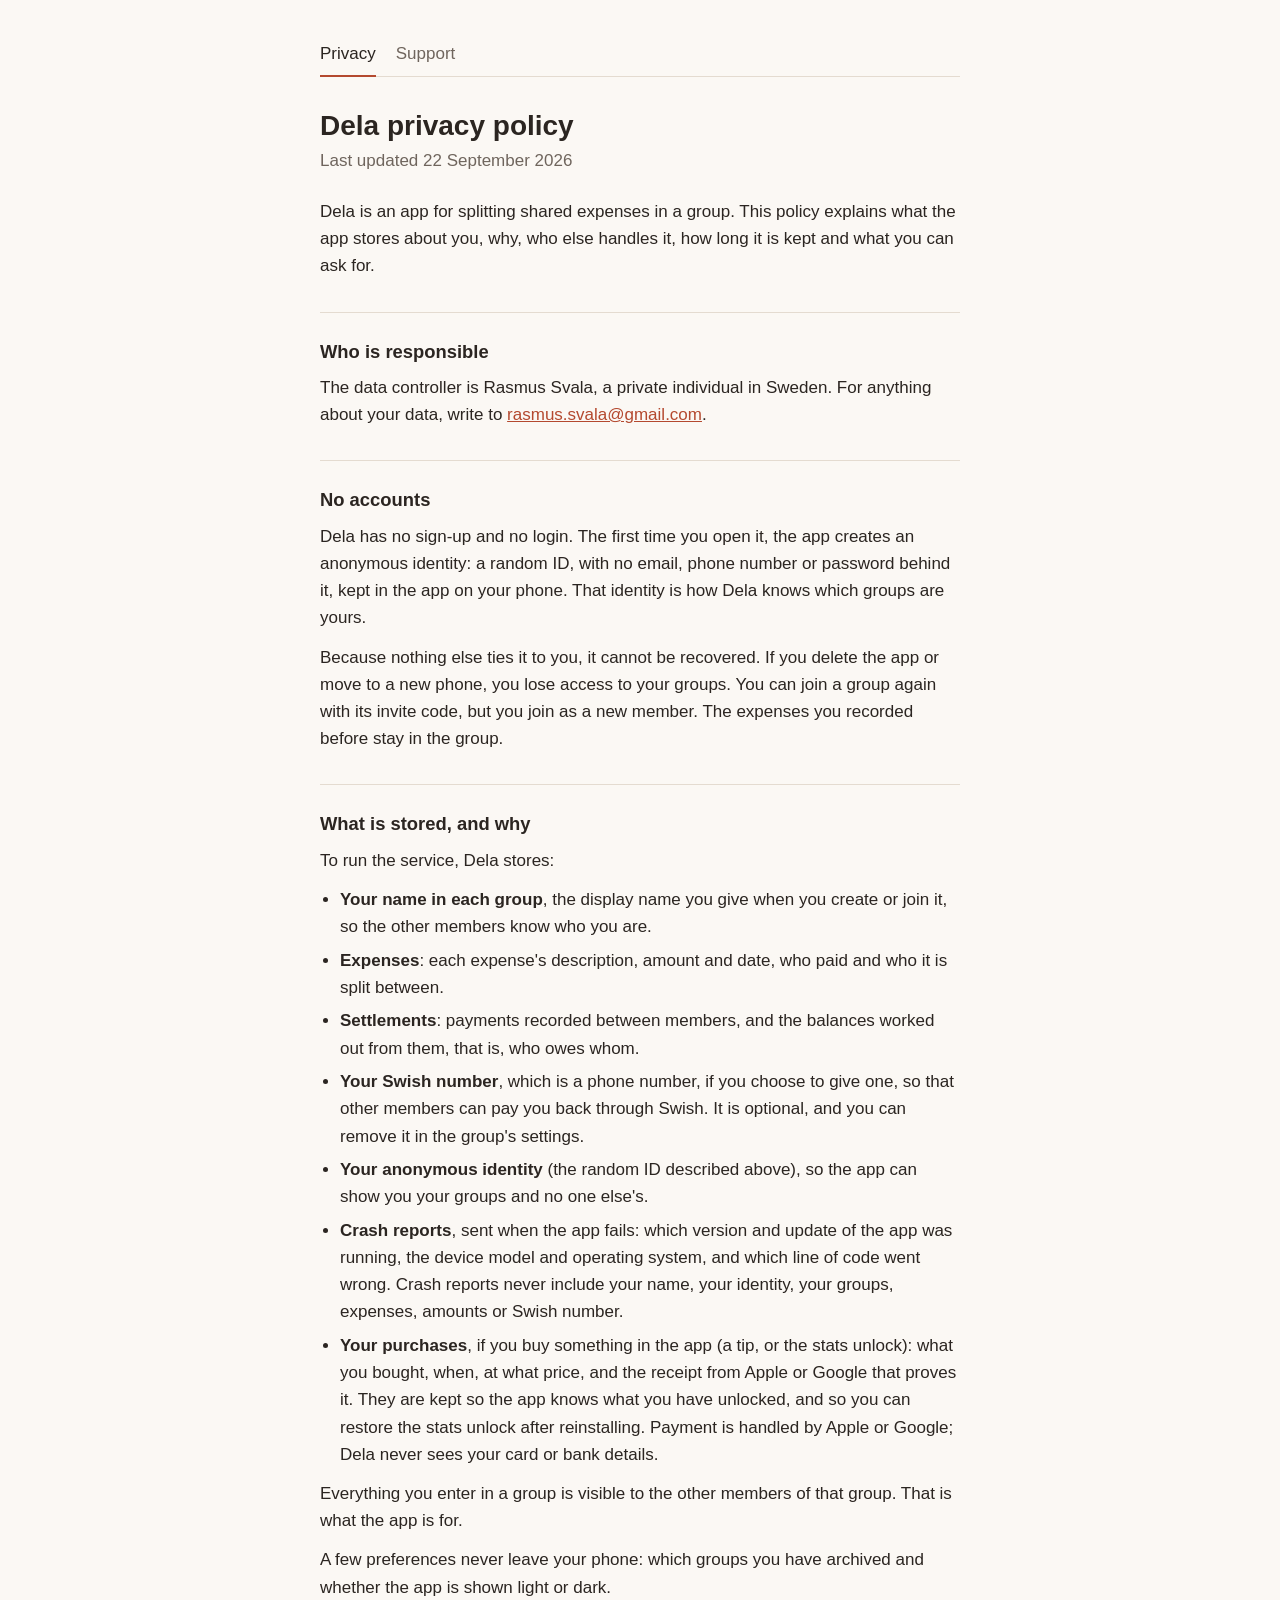
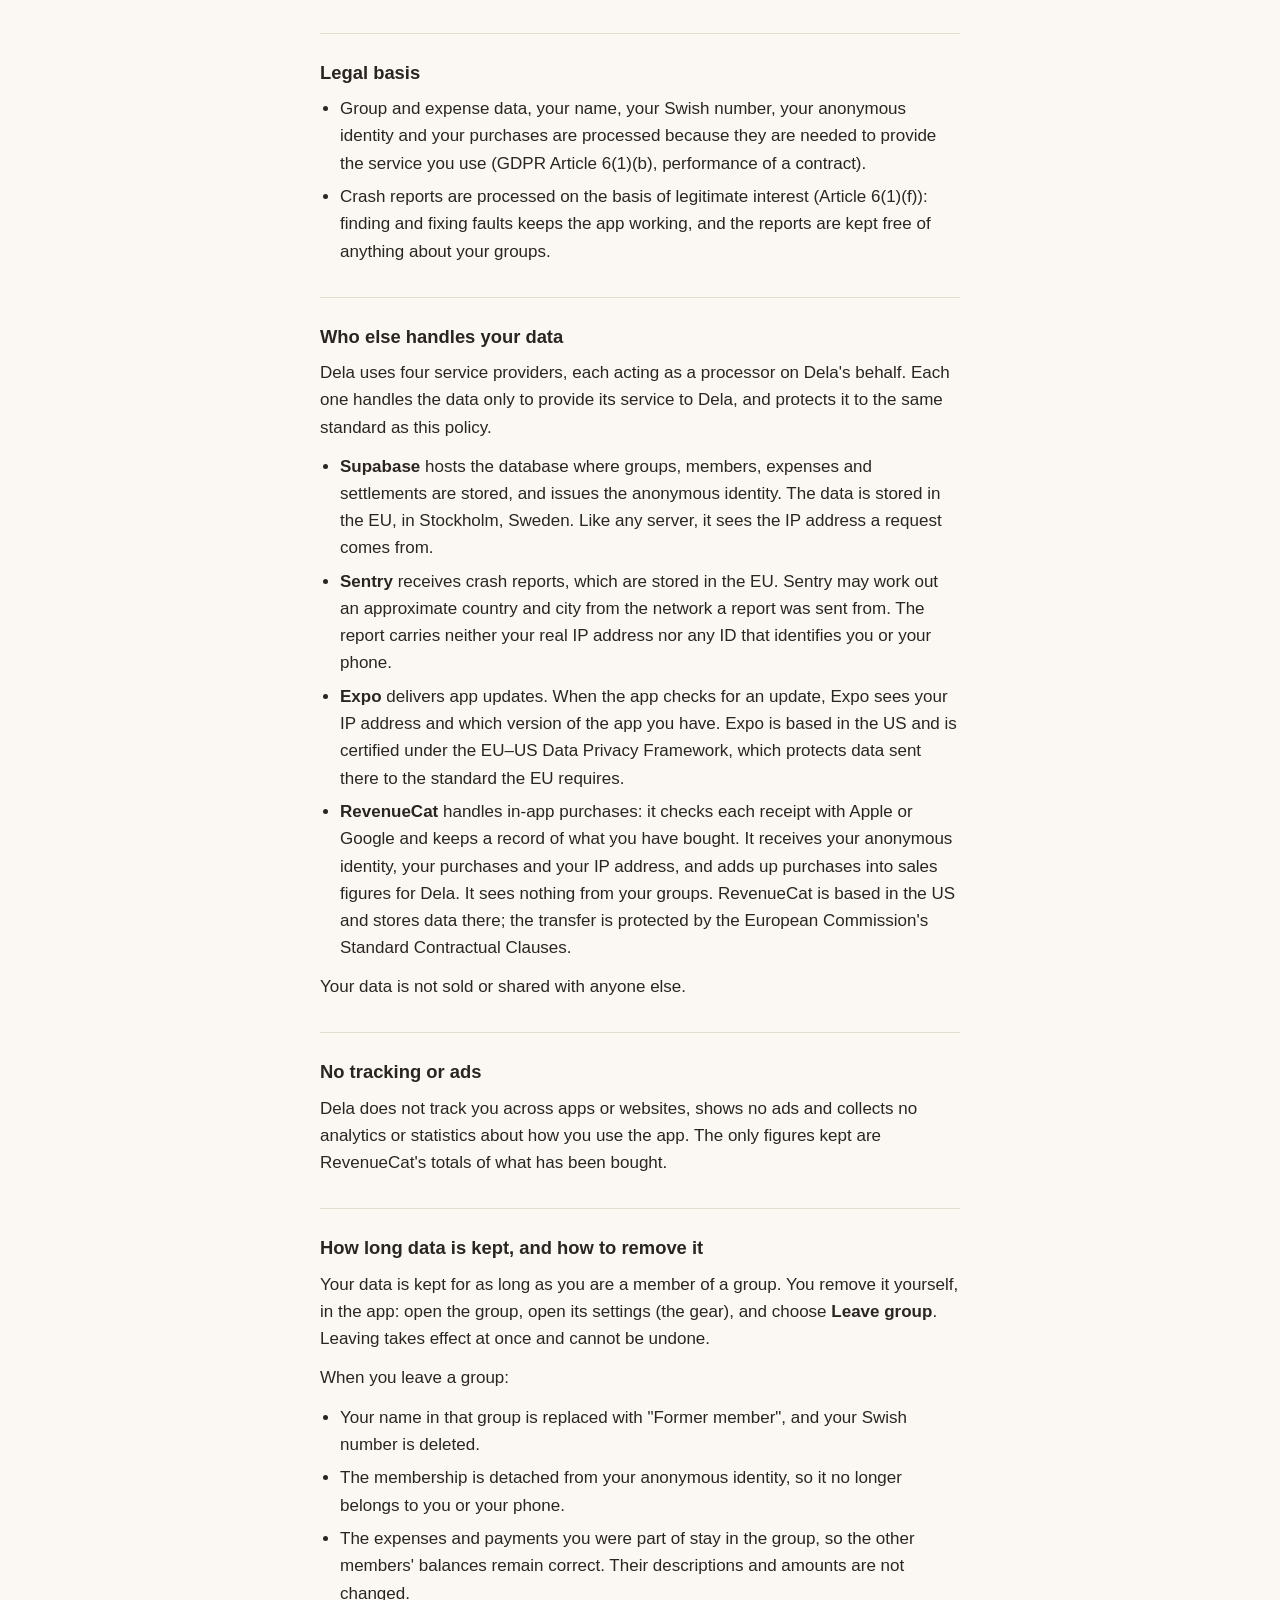
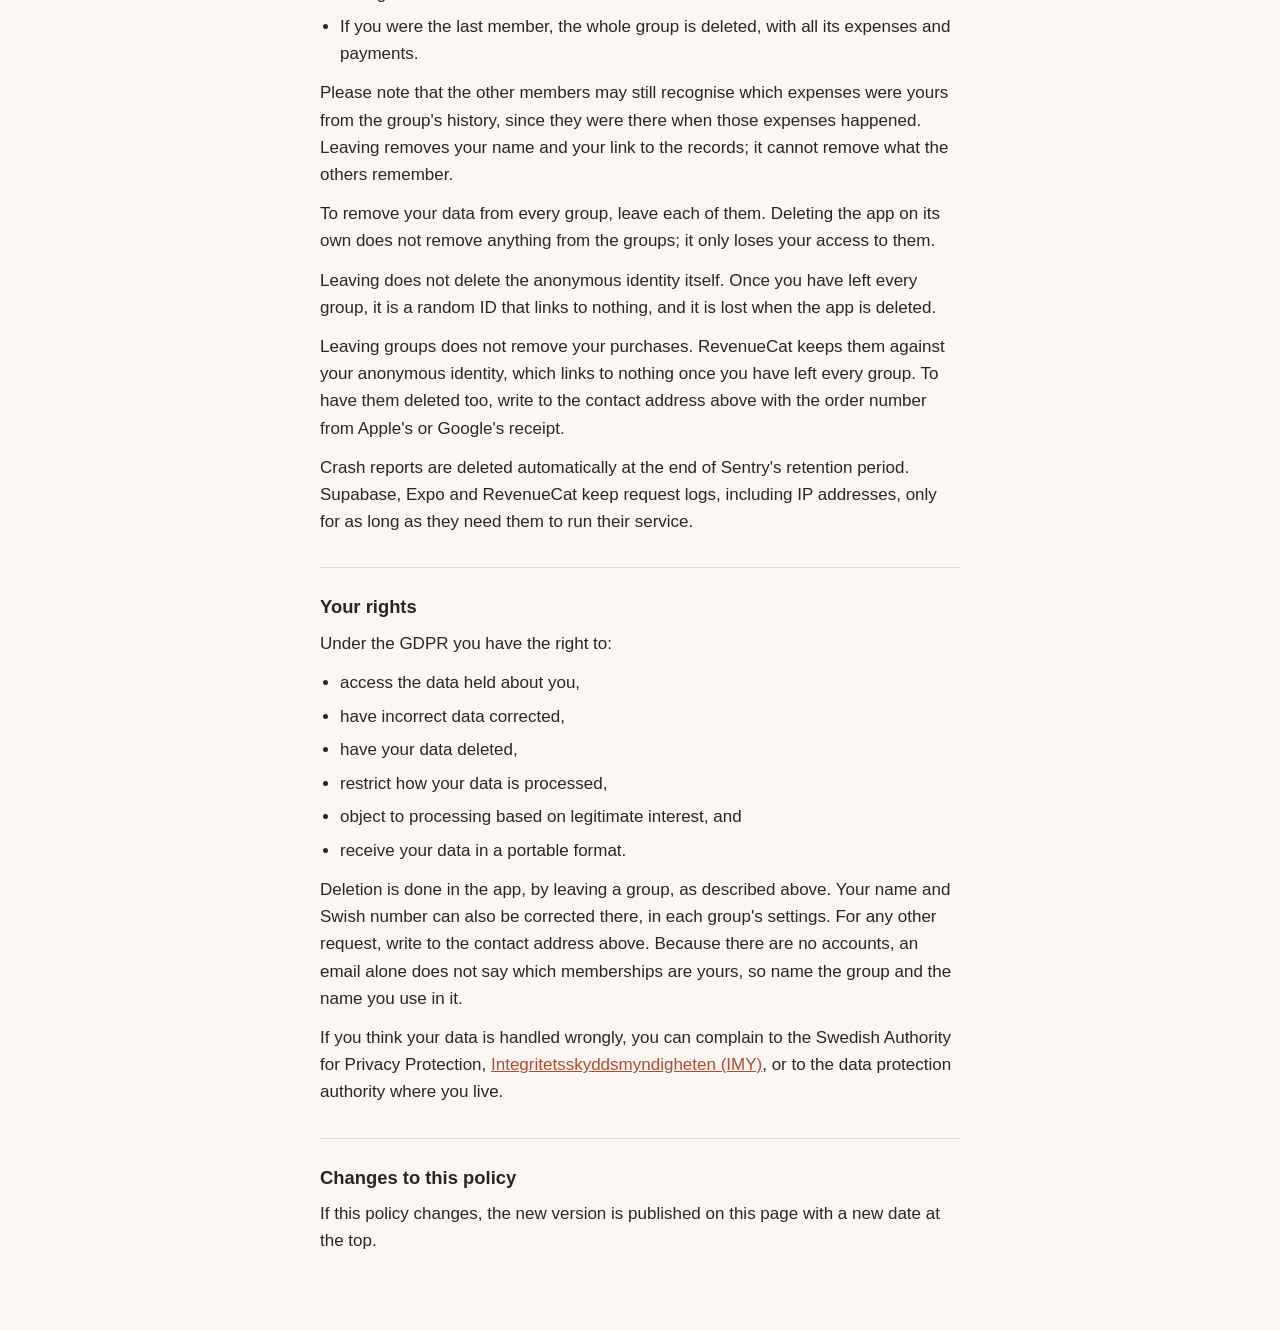
==== privacy/index.html @ 3602501b "Move the policy to /privacy/, with Privacy and Support tabs The site now holds the privacy policy an" ====
<!doctype html>
<html lang="en">
  <head>
    <meta charset="utf-8" />
    <meta name="viewport" content="width=device-width, initial-scale=1" />
    <title>Dela privacy policy</title>
    <link rel="stylesheet" href="../style.css" />
  </head>
  <body>
    <main>
      <nav>
        <a href="../privacy/" aria-current="page">Privacy</a>
        <a href="../support/">Support</a>
      </nav>
      <h1>Dela privacy policy</h1>
      <p class="updated">Last updated 22 September 2026</p>

      <p>
        Dela is an app for splitting shared expenses in a group. This policy
        explains what the app stores about you, why, who else handles it, how
        long it is kept and what you can ask for.
      </p>

      <h2>Who is responsible</h2>
      <p>
        The data controller is Rasmus Svala, a private individual in Sweden.
        For anything about your data, write to
        <a href="mailto:rasmus.svala@gmail.com"
          >rasmus.svala@gmail.com</a
        >.
      </p>

      <h2>No accounts</h2>
      <p>
        Dela has no sign-up and no login. The first time you open it, the app
        creates an anonymous identity: a random ID, with no email, phone number
        or password behind it, kept in the app on your phone. That identity is
        how Dela knows which groups are yours.
      </p>
      <p>
        Because nothing else ties it to you, it cannot be recovered. If you
        delete the app or move to a new phone, you lose access to your groups.
        You can join a group again with its invite code, but you join as a new
        member. The expenses you recorded before stay in the group.
      </p>

      <h2>What is stored, and why</h2>
      <p>To run the service, Dela stores:</p>
      <ul>
        <li>
          <strong>Your name in each group</strong>, the display name you give
          when you create or join it, so the other members know who you are.
        </li>
        <li>
          <strong>Expenses</strong>: each expense's description, amount and
          date, who paid and who it is split between.
        </li>
        <li>
          <strong>Settlements</strong>: payments recorded between members, and
          the balances worked out from them, that is, who owes whom.
        </li>
        <li>
          <strong>Your Swish number</strong>, which is a phone number, if you
          choose to give one, so that other members can pay you back through
          Swish. It is optional, and you can remove it in the group's settings.
        </li>
        <li>
          <strong>Your anonymous identity</strong> (the random ID described
          above), so the app can show you your groups and no one else's.
        </li>
        <li>
          <strong>Crash reports</strong>, sent when the app fails: which
          version and update of the app was running, the device model and
          operating system, and which line of code went wrong. Crash reports
          never include your name, your identity, your groups, expenses,
          amounts or Swish number.
        </li>
        <li>
          <strong>Your purchases</strong>, if you buy something in the app (a
          tip, or the stats unlock): what you bought, when, at what price, and
          the receipt from Apple or Google that proves it. They are kept so the
          app knows what you have unlocked, and so you can restore the stats
          unlock after reinstalling. Payment is handled by Apple or Google;
          Dela never sees your card or bank details.
        </li>
      </ul>
      <p>
        Everything you enter in a group is visible to the other members of that
        group. That is what the app is for.
      </p>
      <p>
        A few preferences never leave your phone: which groups you have
        archived and whether the app is shown light or dark.
      </p>

      <h2>Legal basis</h2>
      <ul>
        <li>
          Group and expense data, your name, your Swish number, your
          anonymous identity and your purchases are processed because they are
          needed to provide the service you use (GDPR Article 6(1)(b),
          performance of a contract).
        </li>
        <li>
          Crash reports are processed on the basis of legitimate interest
          (Article 6(1)(f)): finding and fixing faults keeps the app working,
          and the reports are kept free of anything about your groups.
        </li>
      </ul>

      <h2>Who else handles your data</h2>
      <p>
        Dela uses four service providers, each acting as a processor on Dela's
        behalf. Each one handles the data only to provide its service to Dela,
        and protects it to the same standard as this policy.
      </p>
      <ul>
        <li>
          <strong>Supabase</strong> hosts the database where groups, members,
          expenses and settlements are stored, and issues the anonymous
          identity. The data is stored in the EU, in Stockholm, Sweden. Like
          any server, it sees the IP address a request comes from.
        </li>
        <li>
          <strong>Sentry</strong> receives crash reports, which are stored in
          the EU. Sentry may work out
          an approximate country and city from the network a report was sent
          from. The report carries neither your real IP address nor any ID
          that identifies you or your phone.
        </li>
        <li>
          <strong>Expo</strong> delivers app updates. When the app checks for
          an update, Expo sees your IP address and which version of the app
          you have. Expo is based in the US and is certified under the EU–US
          Data Privacy Framework, which protects data sent there to the
          standard the EU requires.
        </li>
        <li>
          <strong>RevenueCat</strong> handles in-app purchases: it checks each
          receipt with Apple or Google and keeps a record of what you have
          bought. It receives your anonymous identity, your purchases and your
          IP address, and adds up purchases into sales figures for Dela. It
          sees nothing from your groups. RevenueCat is based in the US and
          stores data there; the transfer is protected by the European
          Commission's Standard Contractual Clauses.
        </li>
      </ul>
      <p>Your data is not sold or shared with anyone else.</p>

      <h2>No tracking or ads</h2>
      <p>
        Dela does not track you across apps or websites, shows no ads and
        collects no analytics or statistics about how you use the app. The
        only figures kept are RevenueCat's totals of what has been bought.
      </p>

      <h2>How long data is kept, and how to remove it</h2>
      <p>
        Your data is kept for as long as you are a member of a group. You
        remove it yourself, in the app: open the group, open its settings (the
        gear), and choose <strong>Leave group</strong>. Leaving takes effect at
        once and cannot be undone.
      </p>
      <p>When you leave a group:</p>
      <ul>
        <li>
          Your name in that group is replaced with "Former member", and your
          Swish number is deleted.
        </li>
        <li>
          The membership is detached from your anonymous identity, so it no
          longer belongs to you or your phone.
        </li>
        <li>
          The expenses and payments you were part of stay in the group, so the
          other members' balances remain correct. Their descriptions and
          amounts are not changed.
        </li>
        <li>
          If you were the last member, the whole group is deleted, with all its
          expenses and payments.
        </li>
      </ul>
      <p>
        Please note that the other members may still recognise which expenses
        were yours from the group's history, since they were there when those
        expenses happened. Leaving removes your name and your link to the
        records; it cannot remove what the others remember.
      </p>
      <p>
        To remove your data from every group, leave each of them. Deleting the
        app on its own does not remove anything from the groups; it only loses
        your access to them.
      </p>
      <p>
        Leaving does not delete the anonymous identity itself. Once you have
        left every group, it is a random ID that links to nothing, and it is
        lost when the app is deleted.
      </p>
      <p>
        Leaving groups does not remove your purchases. RevenueCat keeps them
        against your anonymous identity, which links to nothing once you have
        left every group. To have them deleted too, write to the contact
        address above with the order number from Apple's or Google's receipt.
      </p>
      <p>
        Crash reports are deleted automatically at the end of Sentry's
        retention period. Supabase, Expo and RevenueCat keep request logs,
        including IP addresses, only for as long as they need them to run
        their service.
      </p>

      <h2>Your rights</h2>
      <p>Under the GDPR you have the right to:</p>
      <ul>
        <li>access the data held about you,</li>
        <li>have incorrect data corrected,</li>
        <li>have your data deleted,</li>
        <li>restrict how your data is processed,</li>
        <li>object to processing based on legitimate interest, and</li>
        <li>receive your data in a portable format.</li>
      </ul>
      <p>
        Deletion is done in the app, by leaving a group, as described above.
        Your name and Swish number can also be corrected there, in each group's
        settings. For any other request, write to the contact address above.
        Because there are no accounts, an email alone does not say which
        memberships are yours, so name the group and the name you use in it.
      </p>
      <p>
        If you think your data is handled wrongly, you can complain to the
        Swedish Authority for Privacy Protection,
        <a href="https://www.imy.se/en/">Integritetsskyddsmyndigheten (IMY)</a>,
        or to the data protection authority where you live.
      </p>

      <h2>Changes to this policy</h2>
      <p>
        If this policy changes, the new version is published on this page with
        a new date at the top.
      </p>
    </main>
  </body>
</html>
---- style.css ----
:root {
  color-scheme: light dark;
  --text: #2b2521;
  --muted: #6f655d;
  --background: #fbf8f4;
  --rule: #e4dbd0;
  --link: #b4492f;
}
@media (prefers-color-scheme: dark) {
  :root {
    --text: #efe8e0;
    --muted: #a89d93;
    --background: #1b1714;
    --rule: #322c28;
    --link: #fd8c70;
  }
}
body {
  margin: 0;
  background: var(--background);
  color: var(--text);
  font: 17px/1.6 -apple-system, BlinkMacSystemFont, "Segoe UI", Roboto,
    sans-serif;
}
main {
  max-width: 40rem;
  margin: 0 auto;
  padding: 2rem 1rem 4rem;
}
h1 {
  font-size: 1.75rem;
  line-height: 1.2;
  margin: 0 0 0.25rem;
}
h2 {
  font-size: 1.15rem;
  margin: 2rem 0 0.5rem;
  padding-top: 1.5rem;
  border-top: 1px solid var(--rule);
}
p,
ul {
  margin: 0 0 0.75rem;
}
ul {
  padding-left: 1.25rem;
}
li {
  margin-bottom: 0.4rem;
}
a {
  color: var(--link);
}
.updated {
  color: var(--muted);
  margin-bottom: 1.5rem;
}
nav {
  display: flex;
  gap: 1.25rem;
  margin-bottom: 2rem;
  border-bottom: 1px solid var(--rule);
}
nav a {
  padding: 0.5rem 0;
  color: var(--muted);
  text-decoration: none;
}
nav a[aria-current="page"] {
  color: var(--text);
  border-bottom: 2px solid var(--link);
  margin-bottom: -1px;
}
.intro {
  color: var(--muted);
  margin-bottom: 1.5rem;
}
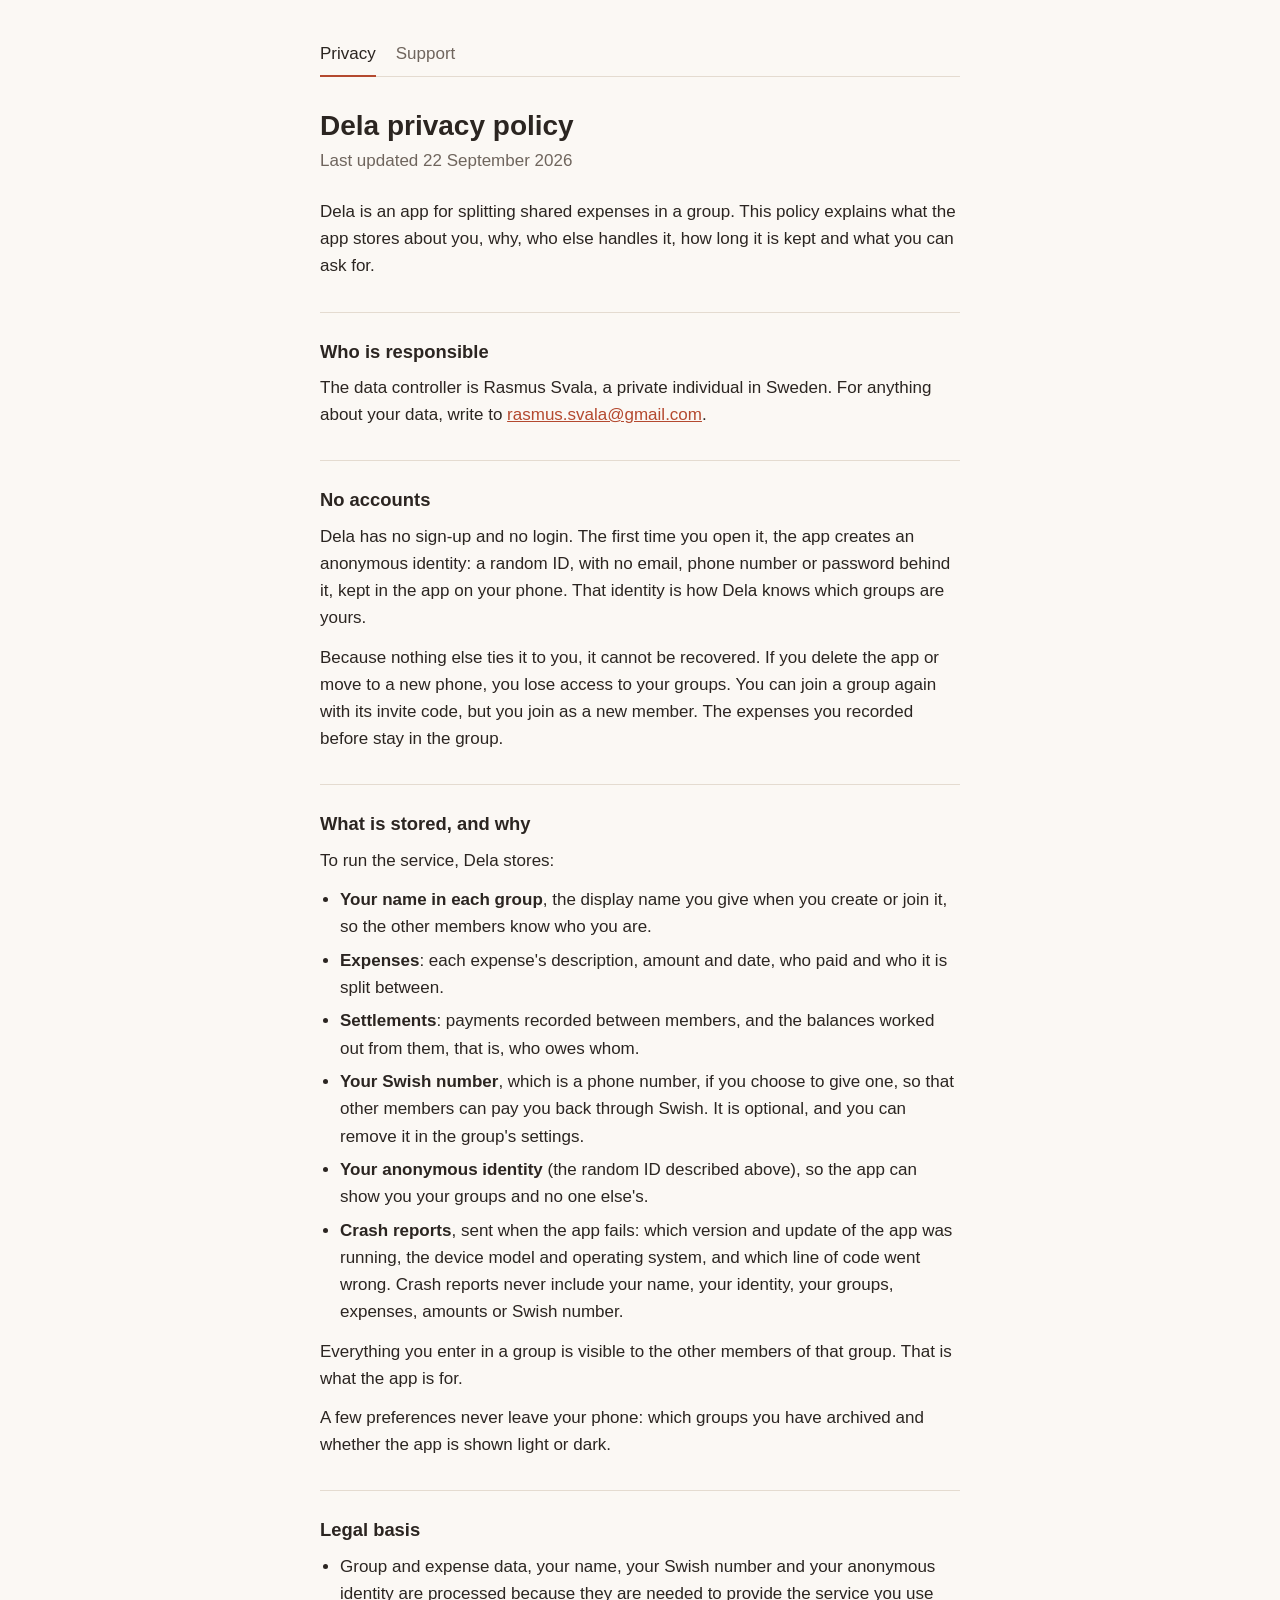
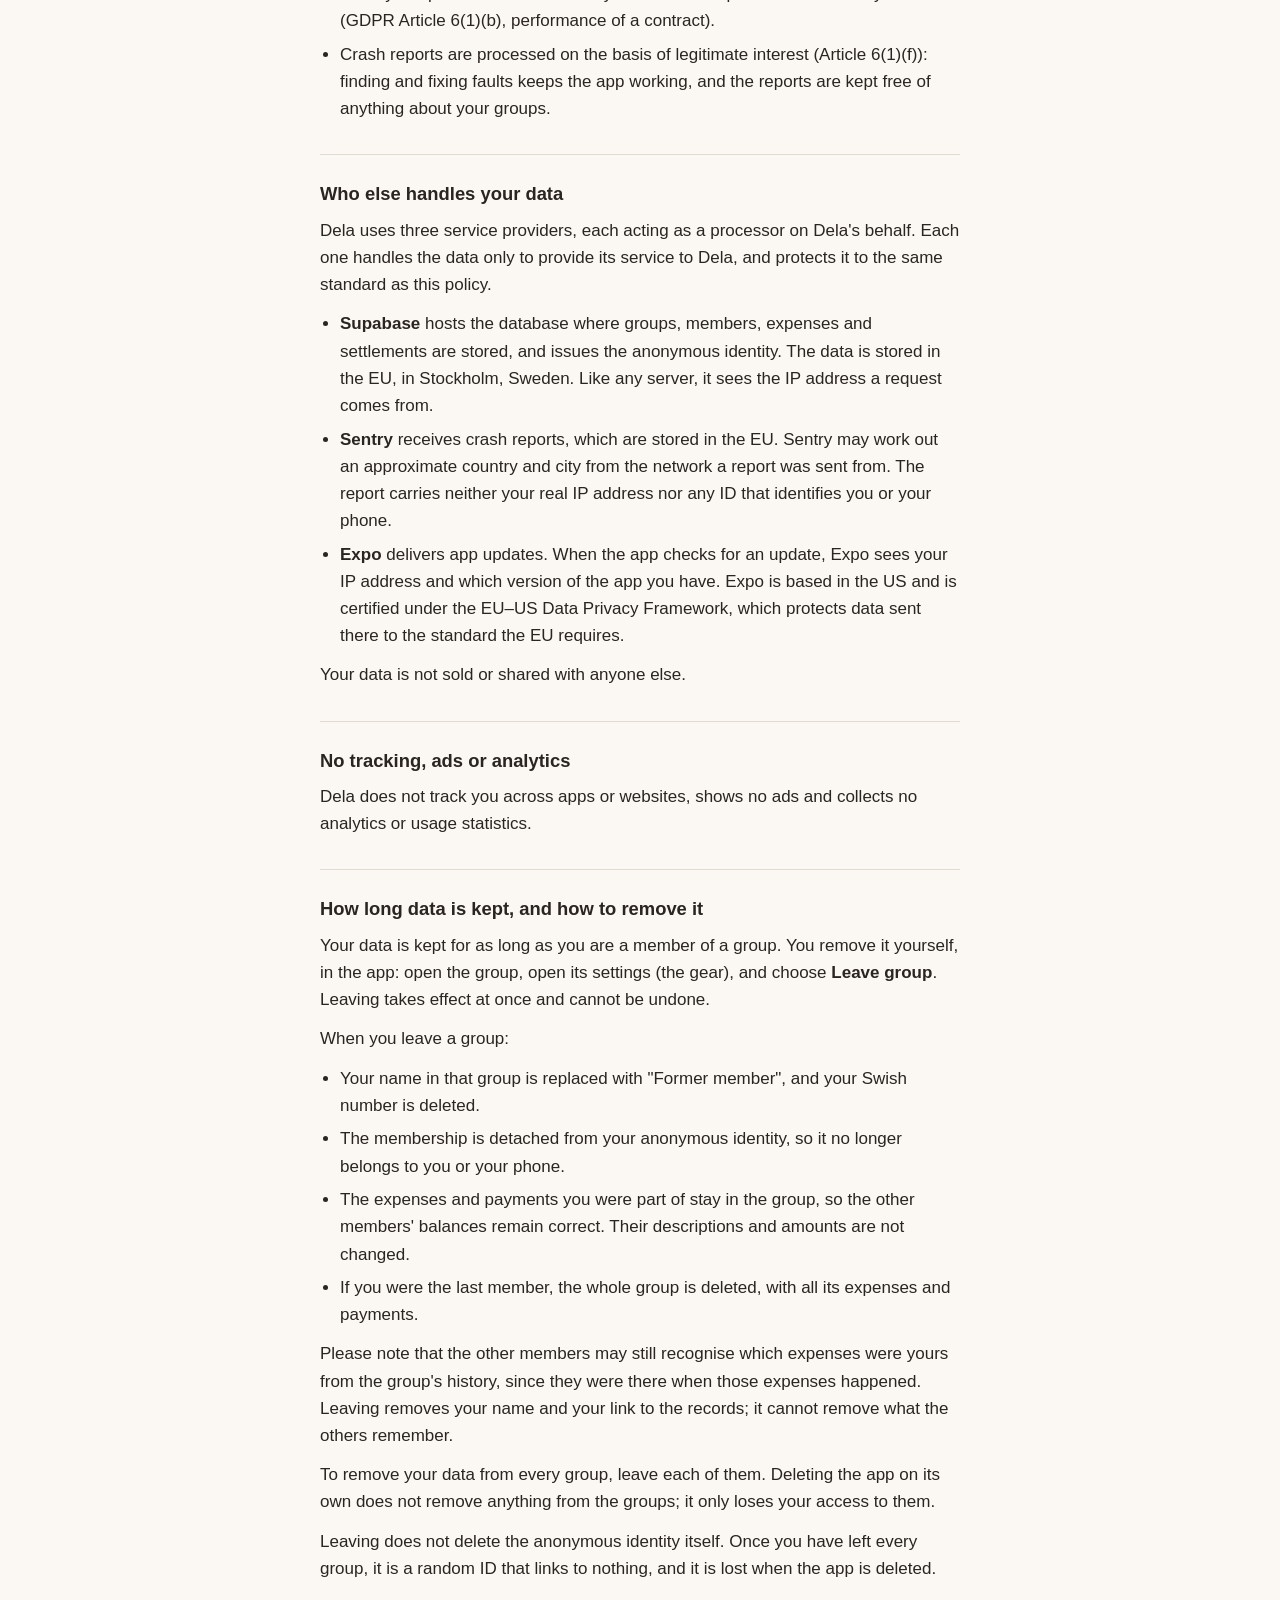
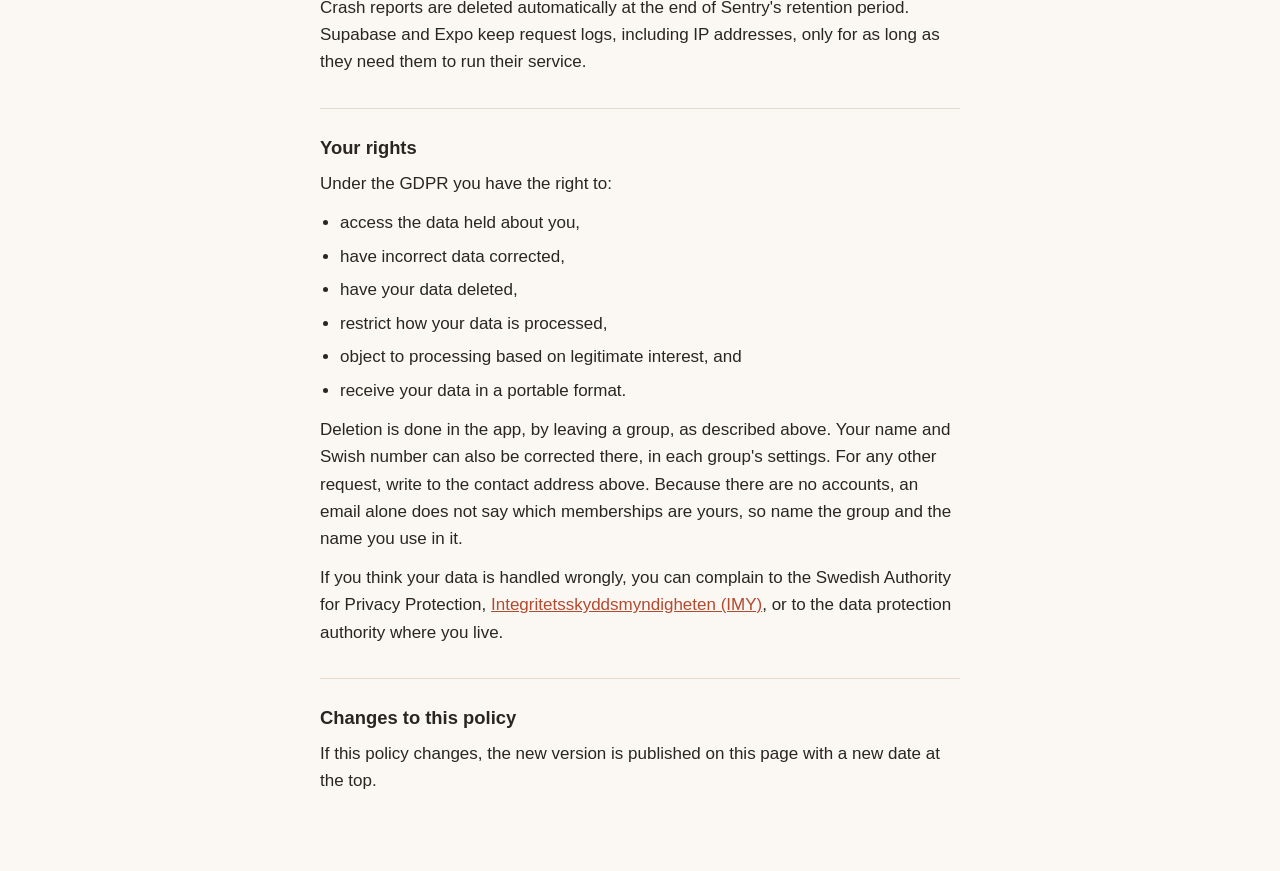
==== commit 1d03d6f8: "Take RevenueCat back out: Dela sells nothing at launch Co-Authored-By: Claude Opus 5.5 <noreply@anth" ====
--- a/privacy/index.html
+++ b/privacy/index.html
@@ -75,14 +75,6 @@
           never include your name, your identity, your groups, expenses,
           amounts or Swish number.
         </li>
-        <li>
-          <strong>Your purchases</strong>, if you buy something in the app (a
-          tip, or the stats unlock): what you bought, when, at what price, and
-          the receipt from Apple or Google that proves it. They are kept so the
-          app knows what you have unlocked, and so you can restore the stats
-          unlock after reinstalling. Payment is handled by Apple or Google;
-          Dela never sees your card or bank details.
-        </li>
       </ul>
       <p>
         Everything you enter in a group is visible to the other members of that
@@ -96,10 +88,10 @@
       <h2>Legal basis</h2>
       <ul>
         <li>
-          Group and expense data, your name, your Swish number, your
-          anonymous identity and your purchases are processed because they are
-          needed to provide the service you use (GDPR Article 6(1)(b),
-          performance of a contract).
+          Group and expense data, your name, your Swish number and your
+          anonymous identity are processed because they are needed to provide
+          the service you use (GDPR Article 6(1)(b), performance of a
+          contract).
         </li>
         <li>
           Crash reports are processed on the basis of legitimate interest
@@ -110,7 +102,7 @@
 
       <h2>Who else handles your data</h2>
       <p>
-        Dela uses four service providers, each acting as a processor on Dela's
+        Dela uses three service providers, each acting as a processor on Dela's
         behalf. Each one handles the data only to provide its service to Dela,
         and protects it to the same standard as this policy.
       </p>
@@ -135,23 +127,13 @@
           Data Privacy Framework, which protects data sent there to the
           standard the EU requires.
         </li>
-        <li>
-          <strong>RevenueCat</strong> handles in-app purchases: it checks each
-          receipt with Apple or Google and keeps a record of what you have
-          bought. It receives your anonymous identity, your purchases and your
-          IP address, and adds up purchases into sales figures for Dela. It
-          sees nothing from your groups. RevenueCat is based in the US and
-          stores data there; the transfer is protected by the European
-          Commission's Standard Contractual Clauses.
-        </li>
       </ul>
       <p>Your data is not sold or shared with anyone else.</p>
 
-      <h2>No tracking or ads</h2>
+      <h2>No tracking, ads or analytics</h2>
       <p>
         Dela does not track you across apps or websites, shows no ads and
-        collects no analytics or statistics about how you use the app. The
-        only figures kept are RevenueCat's totals of what has been bought.
+        collects no analytics or usage statistics.
       </p>
 
       <h2>How long data is kept, and how to remove it</h2>
@@ -198,16 +180,9 @@
         lost when the app is deleted.
       </p>
       <p>
-        Leaving groups does not remove your purchases. RevenueCat keeps them
-        against your anonymous identity, which links to nothing once you have
-        left every group. To have them deleted too, write to the contact
-        address above with the order number from Apple's or Google's receipt.
-      </p>
-      <p>
         Crash reports are deleted automatically at the end of Sentry's
-        retention period. Supabase, Expo and RevenueCat keep request logs,
-        including IP addresses, only for as long as they need them to run
-        their service.
+        retention period. Supabase and Expo keep request logs, including IP
+        addresses, only for as long as they need them to run their service.
       </p>
 
       <h2>Your rights</h2>
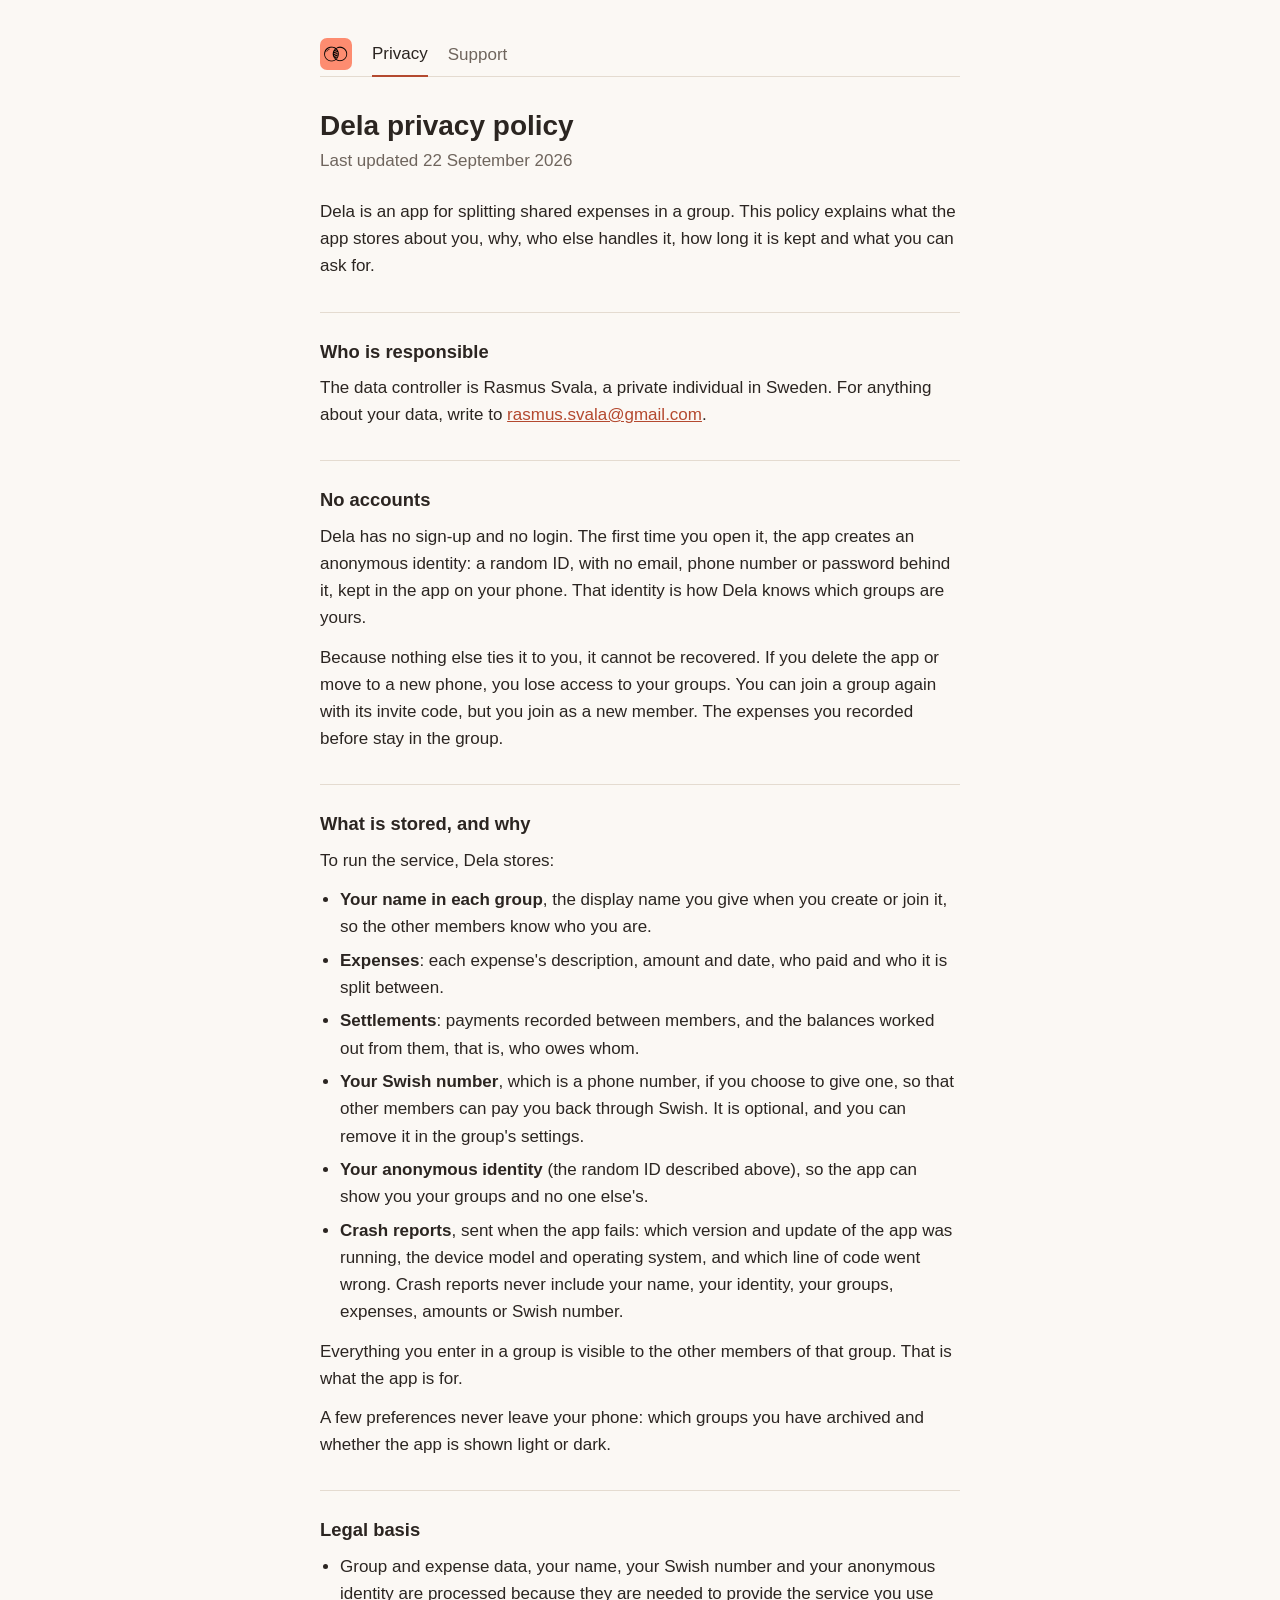
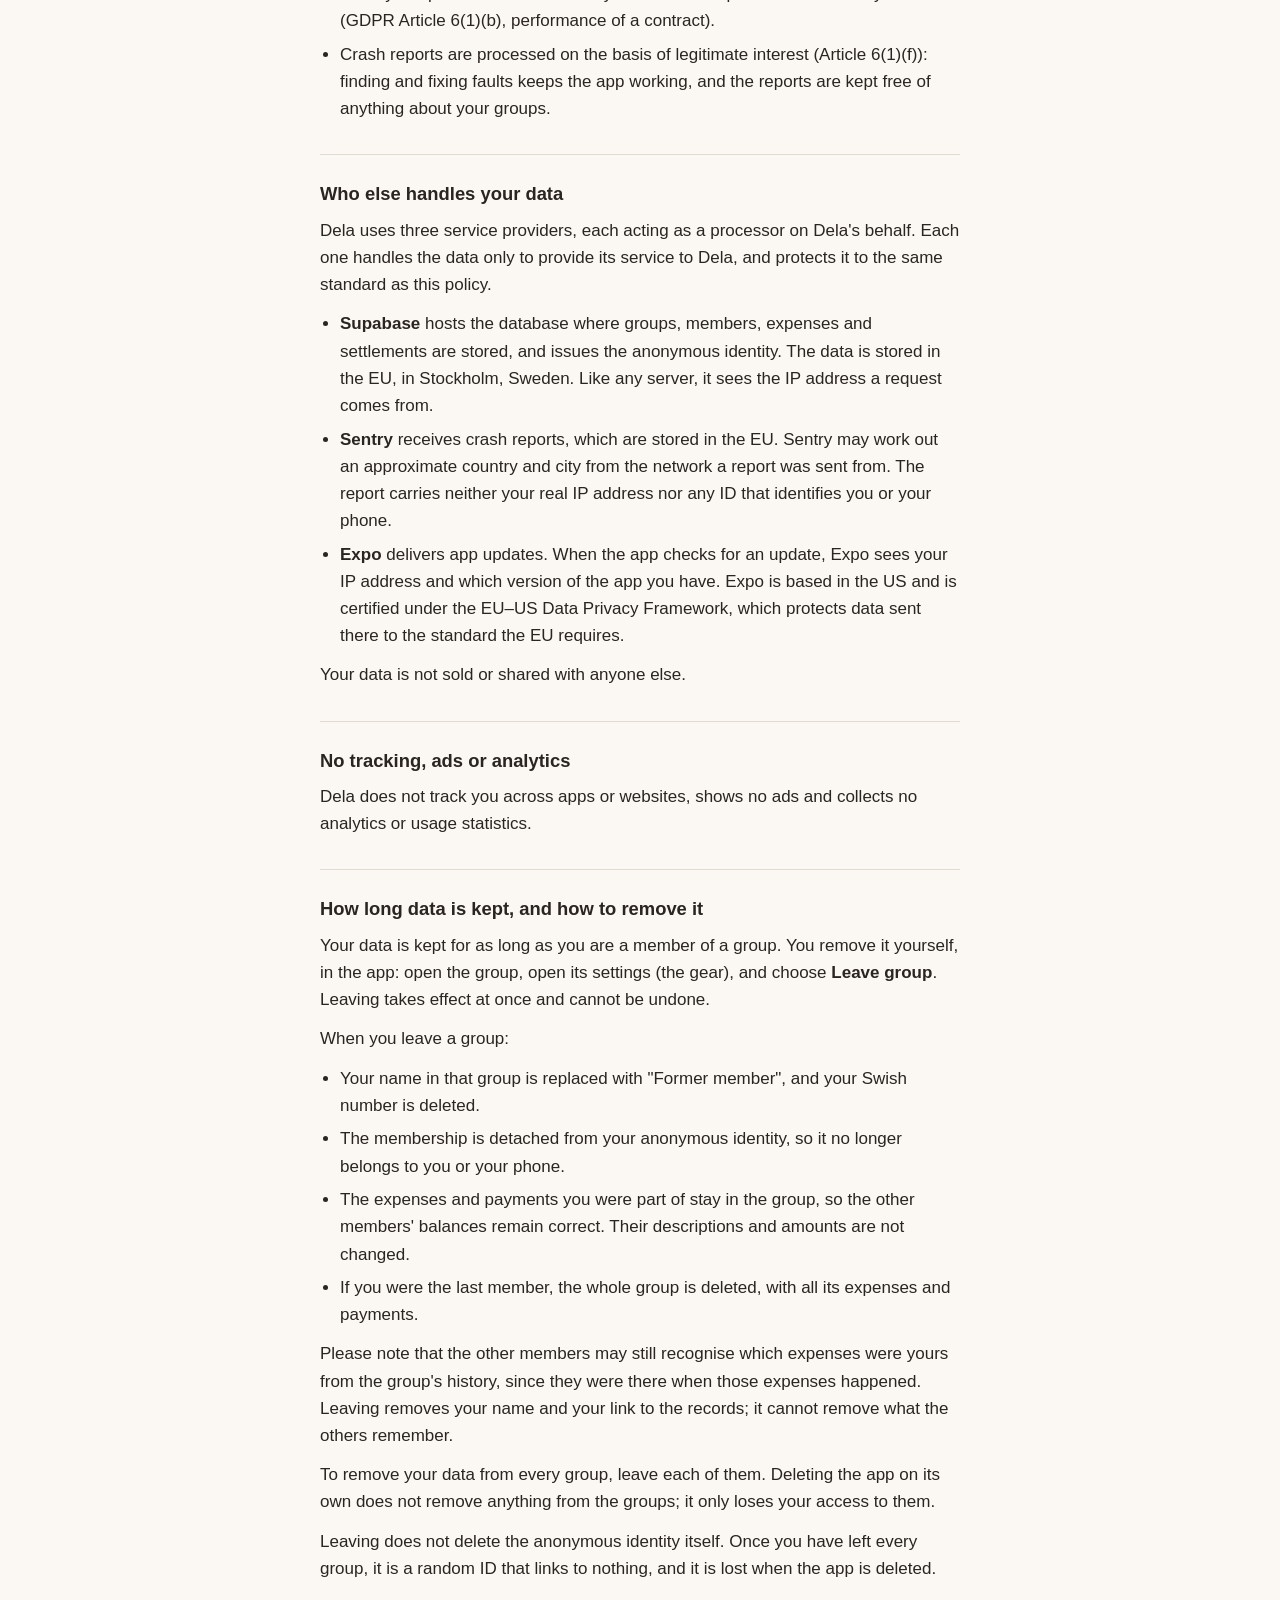
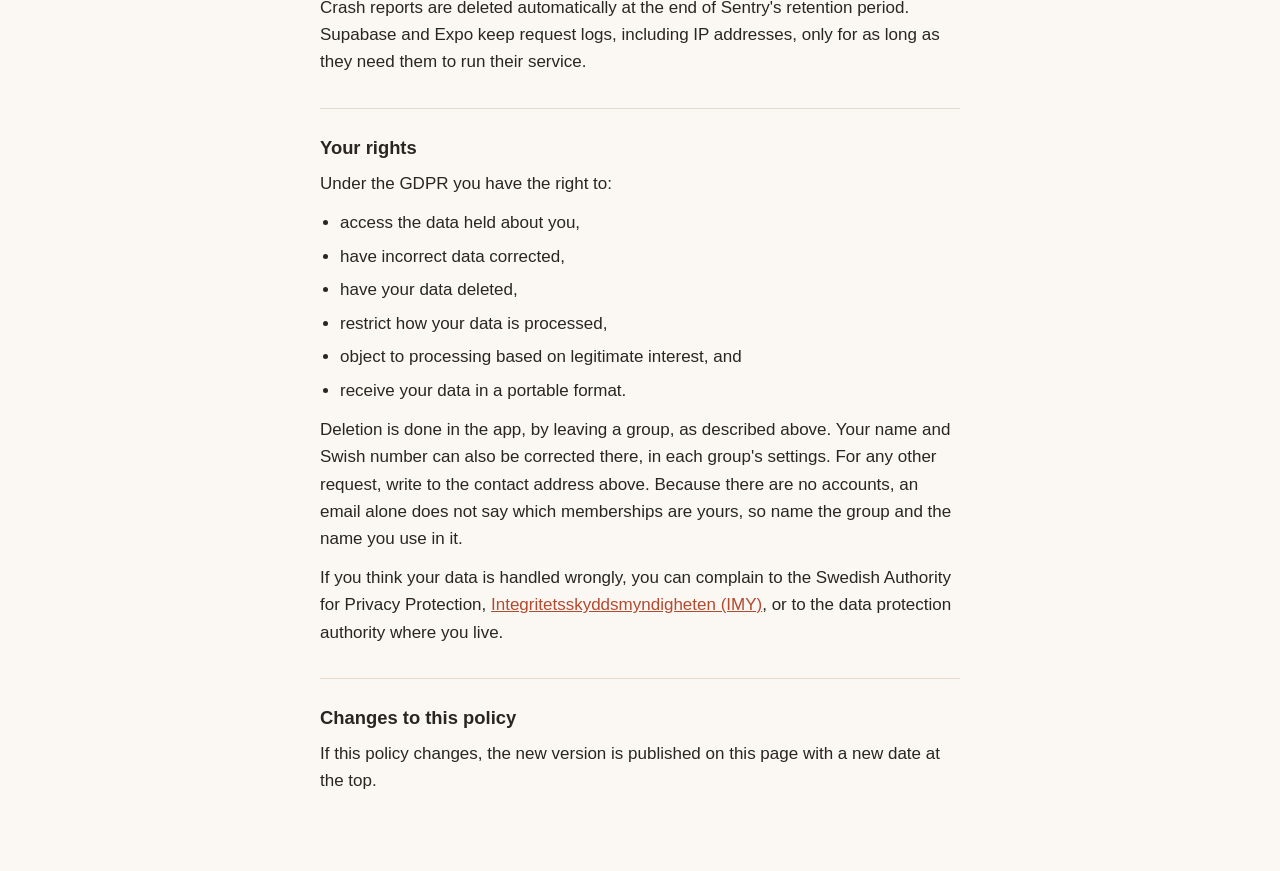
==== commit cd8e0dd6: "Show the Dela icon in the header and as the favicon Co-Authored-By: Claude Opus 5.5 <noreply@anthrop" ====
--- a/privacy/index.html
+++ b/privacy/index.html
@@ -5,10 +5,13 @@
     <meta name="viewport" content="width=device-width, initial-scale=1" />
     <title>Dela privacy policy</title>
     <link rel="stylesheet" href="../style.css" />
+    <link rel="icon" type="image/png" sizes="48x48" href="../icons/favicon-48.png" />
+    <link rel="apple-touch-icon" href="../icons/apple-touch-icon.png" />
   </head>
   <body>
     <main>
       <nav>
+        <img class="icon" src="../icons/icon-128.png" alt="Dela" width="32" height="32" />
         <a href="../privacy/" aria-current="page">Privacy</a>
         <a href="../support/">Support</a>
       </nav>
--- a/style.css
+++ b/style.css
@@ -57,9 +57,13 @@
 }
 nav {
   display: flex;
+  align-items: center;
   gap: 1.25rem;
   margin-bottom: 2rem;
   border-bottom: 1px solid var(--rule);
+}
+nav .icon {
+  border-radius: 22%;
 }
 nav a {
   padding: 0.5rem 0;
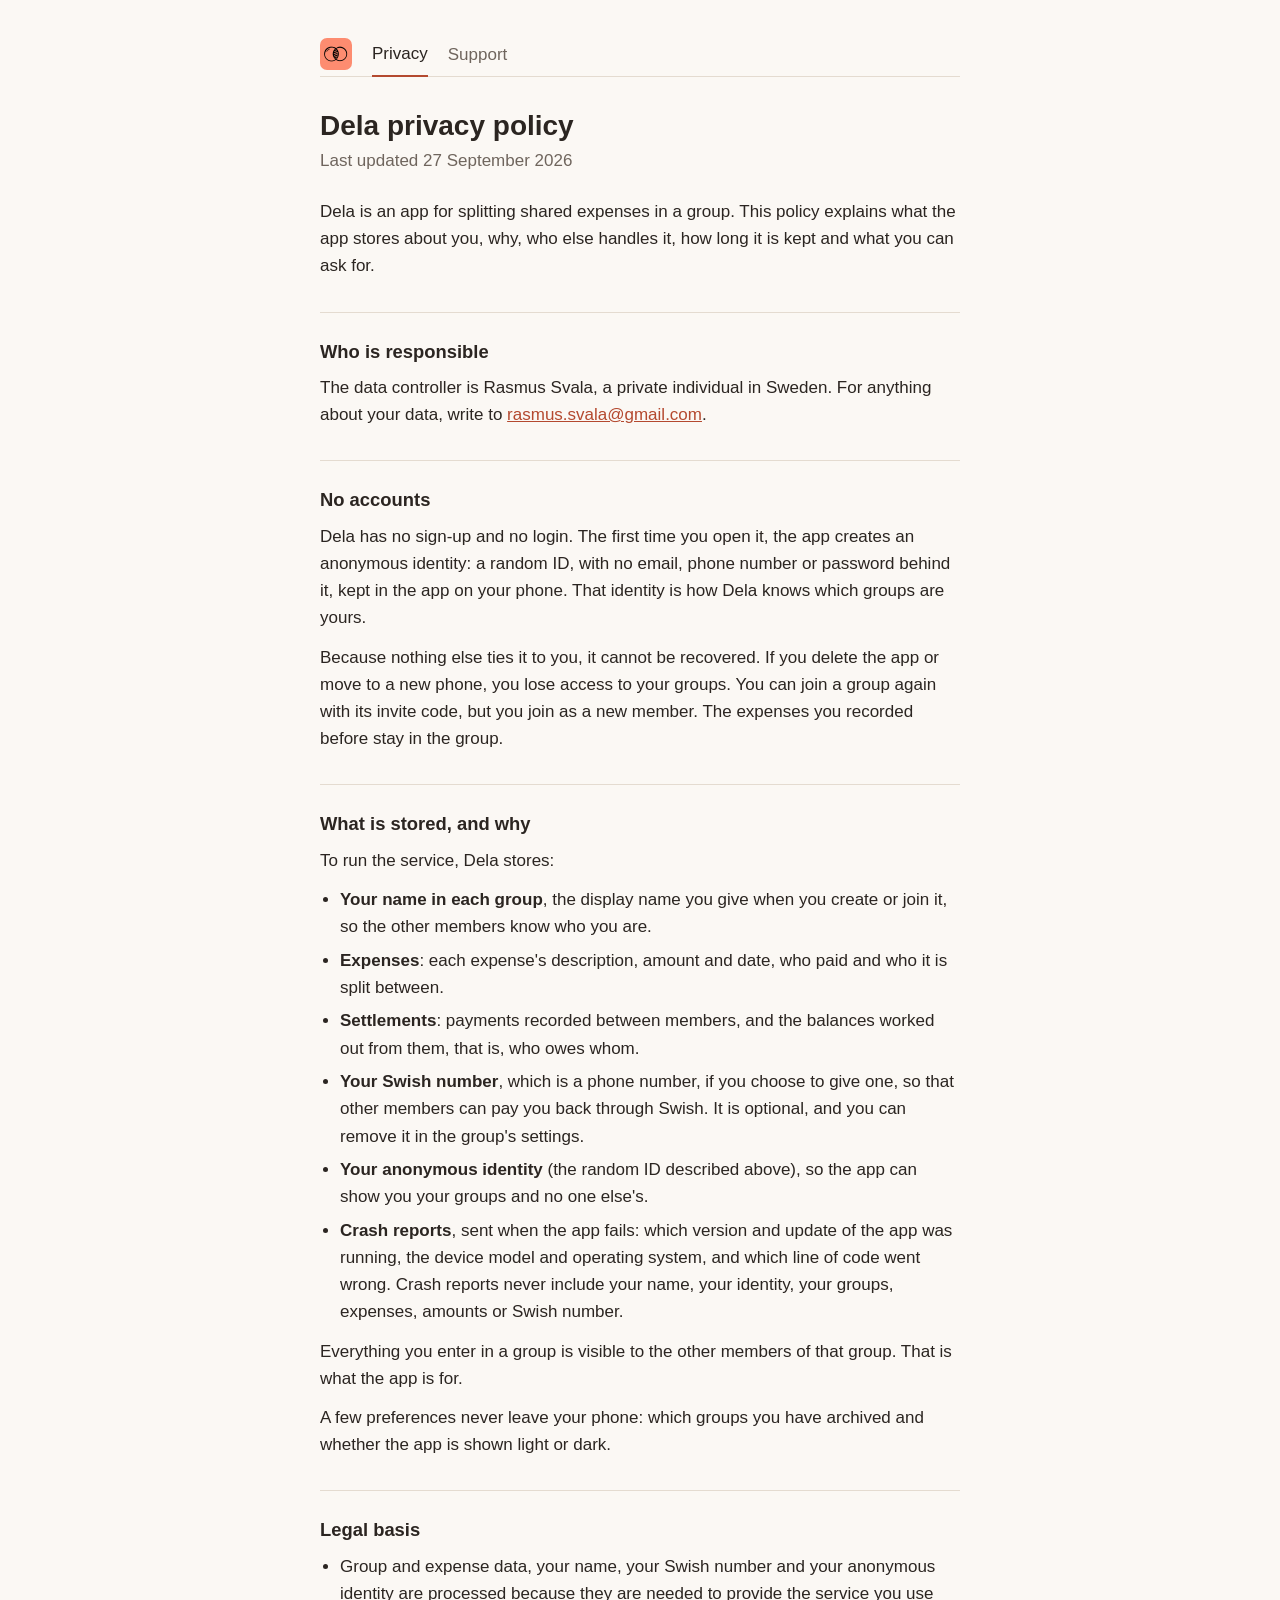
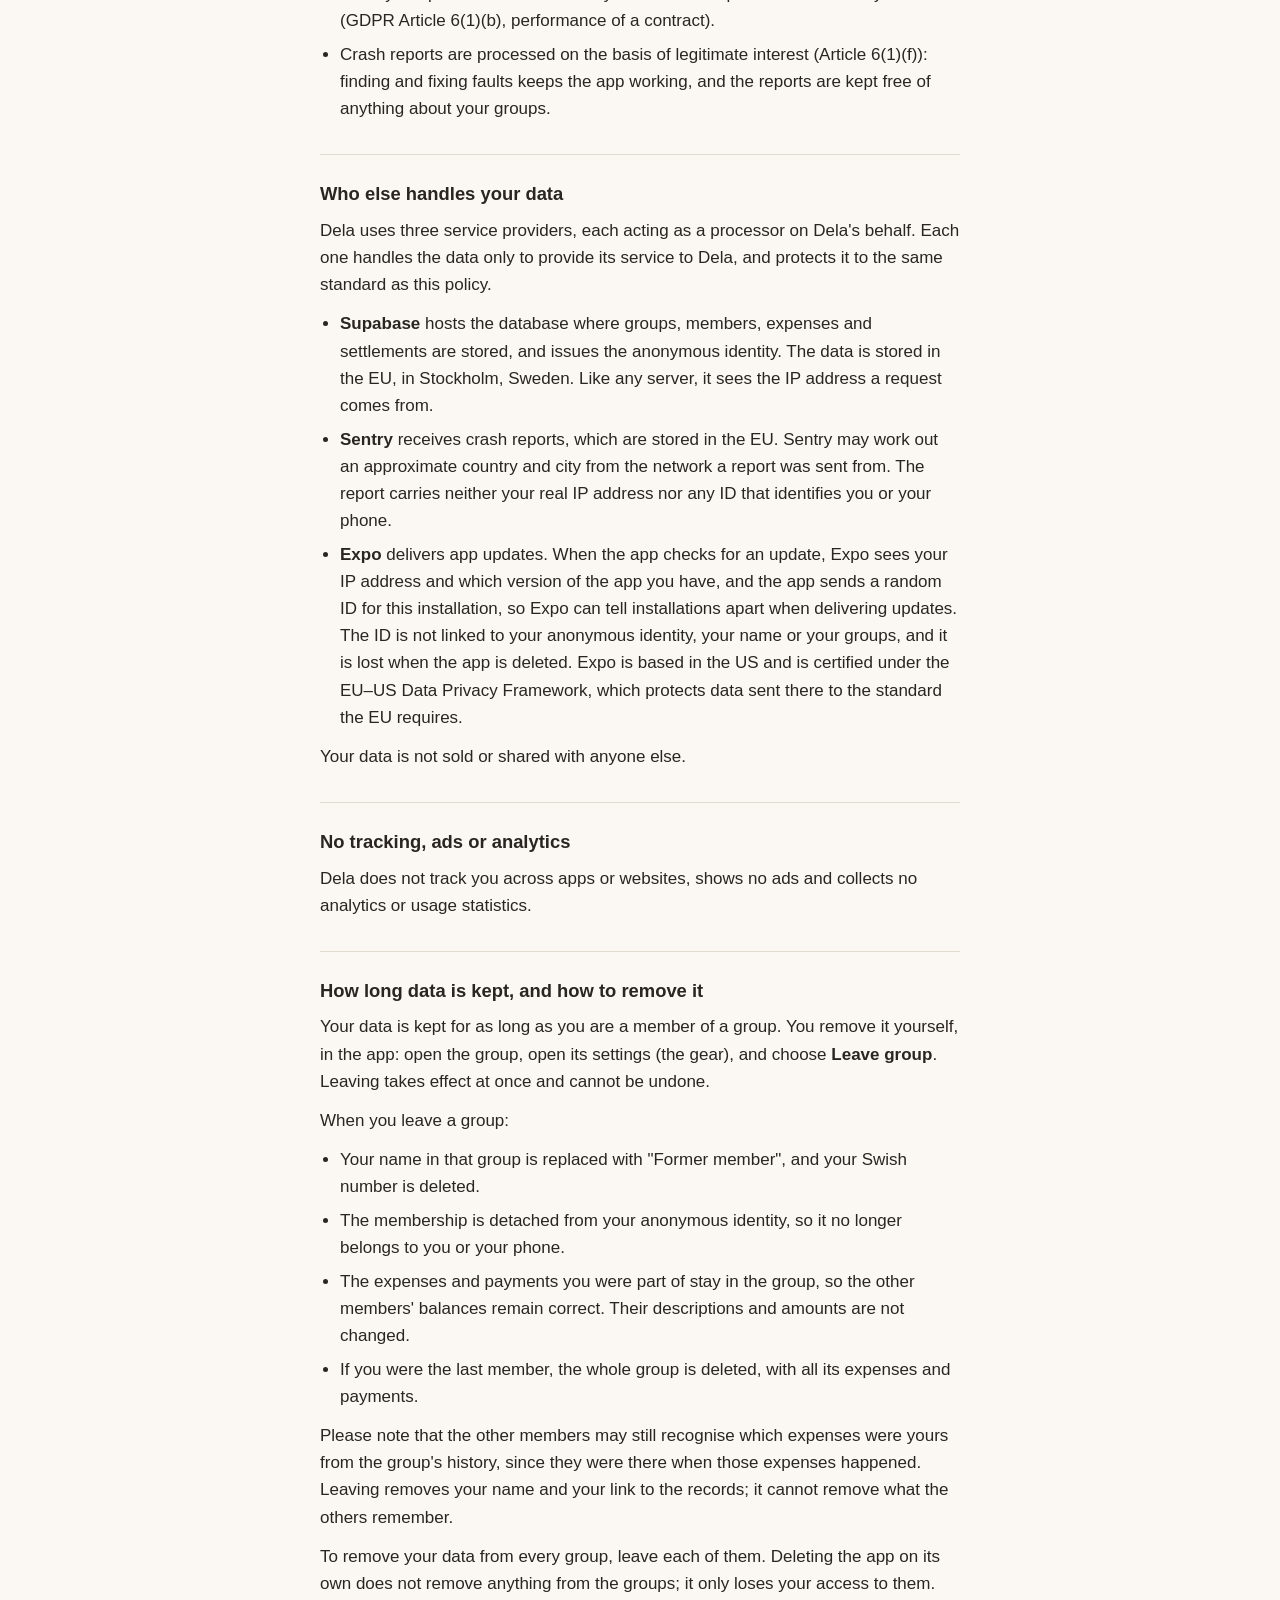
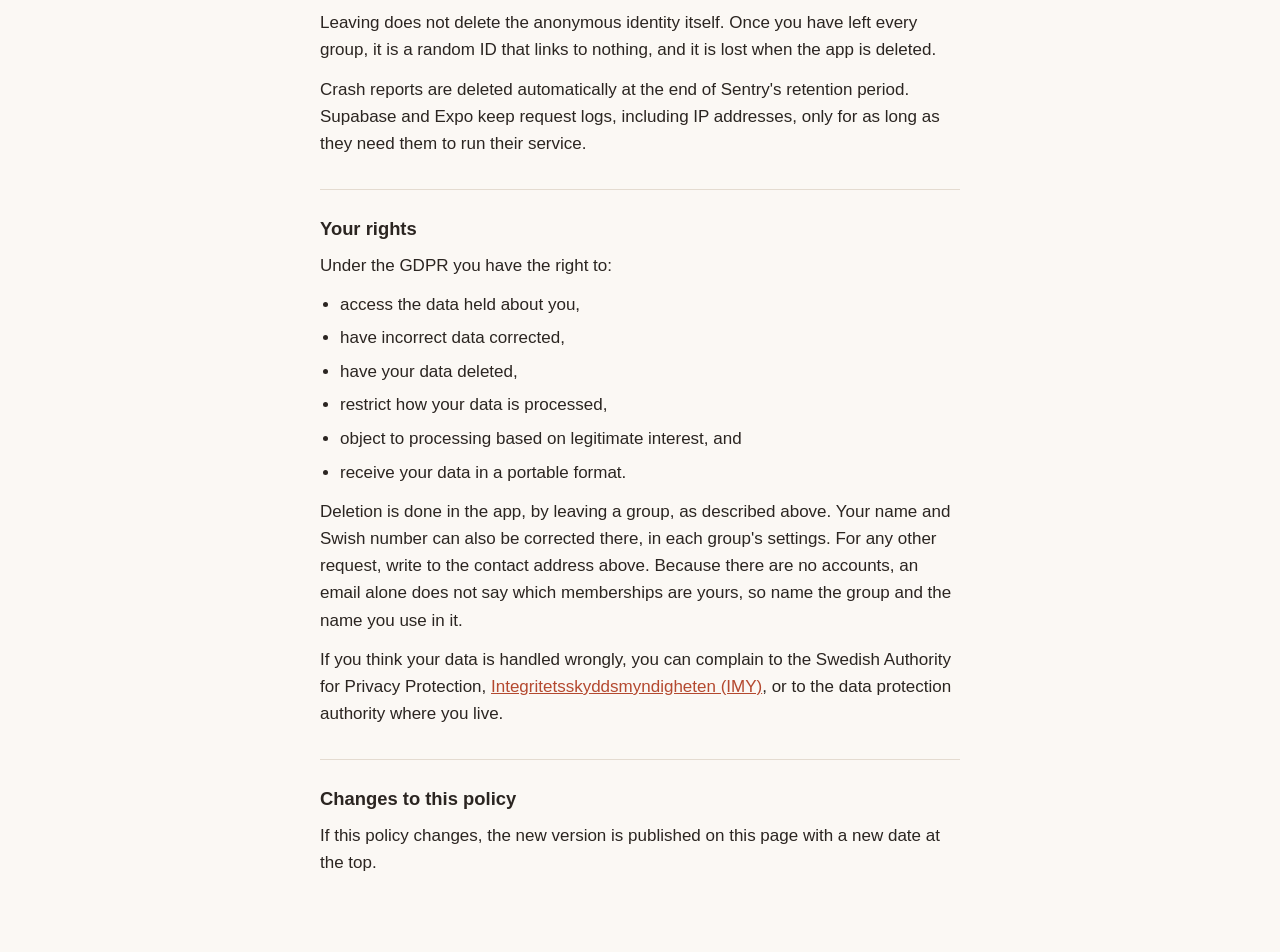
==== commit 00b19329: "Say that the app sends Expo a random id for the installation Co-Authored-By: Claude Opus 5.5 <norepl" ====
--- a/privacy/index.html
+++ b/privacy/index.html
@@ -16,7 +16,7 @@
         <a href="../support/">Support</a>
       </nav>
       <h1>Dela privacy policy</h1>
-      <p class="updated">Last updated 22 September 2026</p>
+      <p class="updated">Last updated 27 September 2026</p>
 
       <p>
         Dela is an app for splitting shared expenses in a group. This policy
@@ -126,7 +126,11 @@
         <li>
           <strong>Expo</strong> delivers app updates. When the app checks for
           an update, Expo sees your IP address and which version of the app
-          you have. Expo is based in the US and is certified under the EU–US
+          you have, and the app sends a random ID for this installation, so
+          Expo can tell installations apart when delivering updates. The ID is
+          not linked to your anonymous identity, your name or your groups, and
+          it is lost when the app is deleted. Expo is based in the US and is
+          certified under the EU–US
           Data Privacy Framework, which protects data sent there to the
           standard the EU requires.
         </li>
